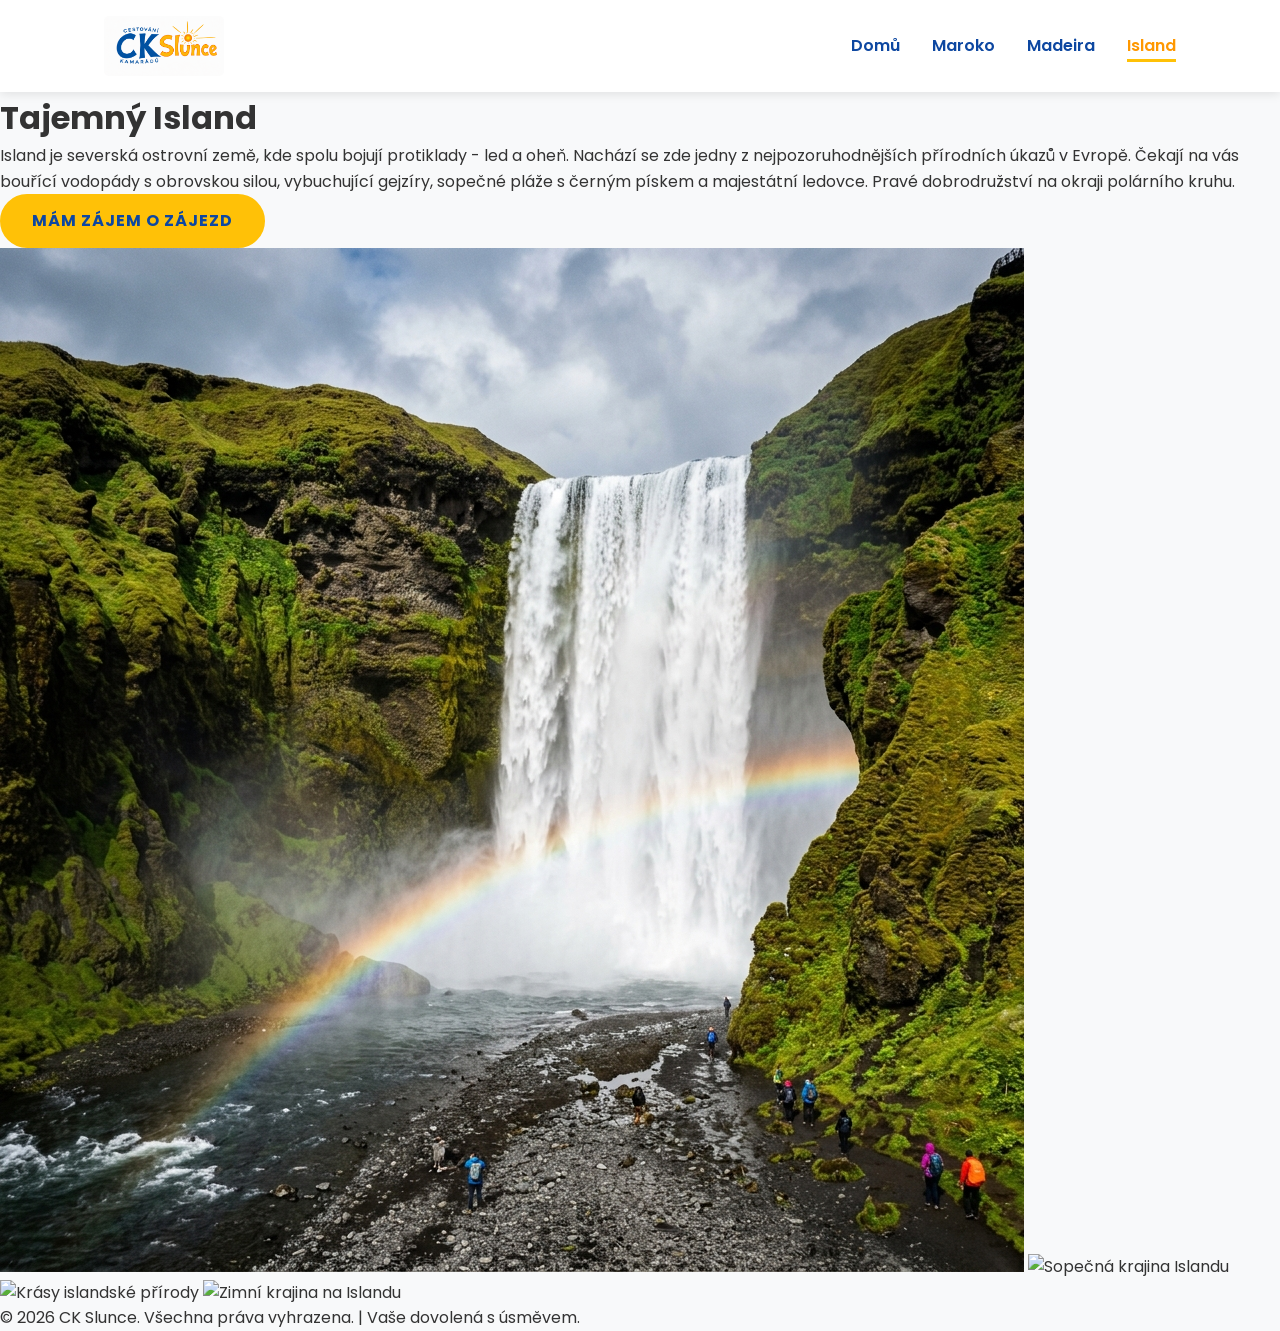
==== island.html @ 5320ff78 "first commit" ====
<!DOCTYPE html>
<html lang="cs">

<head>
    <meta charset="UTF-8">
    <meta name="viewport" content="width=device-width, initial-scale=1.0">
    <title>Island | CK Slunce</title>
    <meta name="description"
        content="Zažijte drsnou a nádhernou přírodu Islandu s CK Slunce. Vodopády, ledovce a sopky.">
    <link rel="stylesheet" href="css/style.css">
    <link href="https://cdnjs.cloudflare.com/ajax/libs/font-awesome/6.0.0/css/all.min.css" rel="stylesheet">
</head>

<body>

    <header>
        <nav>
            <div class="logo">
                <img src="images/logooo.png" alt="CK Slunce Logo" style="height: 60px; border-radius: 5px;">
            </div>
            <ul class="nav-links">
                <li><a href="index.html">Domů</a></li>
                <li><a href="maroko.html">Maroko</a></li>
                <li><a href="madeira.html">Madeira</a></li>
                <li><a href="island.html" class="active">Island</a></li>
            </ul>
        </nav>
    </header>

    <main class="dest-page">
        <div class="dest-header">
            <h1>Tajemný Island</h1>
            <p class="dest-desc">Island je severská ostrovní země, kde spolu bojují protiklady - led a oheň. Nachází se
                zde jedny z nejpozoruhodnějších přírodních úkazů v Evropě. Čekají na vás bouřící vodopády s obrovskou
                silou, vybuchující gejzíry, sopečné pláže s černým pískem a majestátní ledovce. Pravé dobrodružství na
                okraji polárního kruhu.</p>
            <a href="#" class="btn" onclick="alert('Funkce rezervace bude brzy dostupná!')">Mám zájem o zájezd</a>
        </div>

        <div class="gallery">
            <img src="images/island_1.jpg" alt="Nádherný vodopád na Islandu">
            <img src="https://images.unsplash.com/photo-1476610182048-b716b8518aae?auto=format&fit=crop&w=800&q=80"
                alt="Sopečná krajina Islandu">
            <img src="https://images.unsplash.com/photo-1489599874415-115fb66601ea?auto=format&fit=crop&w=800&q=80"
                alt="Krásy islandské přírody">
            <img src="https://images.unsplash.com/photo-1504826260979-511514a4c16a?auto=format&fit=crop&w=800&q=80"
                alt="Zimní krajina na Islandu">
        </div>
    </main>

    <footer>
        <p>&copy; 2026 CK Slunce. Všechna práva vyhrazena. | Vaše dovolená s úsměvem.</p>
    </footer>

</body>

</html>
---- css/style.css ----
@import url('https://fonts.googleapis.com/css2?family=Poppins:wght@300;400;600;700&display=swap');

:root {
    --primary-color: #FFC107;
    /* Slunečná žlutá */
    --primary-dark: #FF9800;
    /* Tmavší žlutá/oranžová */
    --secondary-color: #0D47A1;
    /* Tmavě modrá */
    --secondary-light: #1976D2;
    /* Světlejší modrá */
    --text-color: #333333;
    --text-light: #777777;
    --bg-color: #F8F9FA;
    --white: #FFFFFF;
    --transition: all 0.3s ease;
    --shadow: 0 10px 20px rgba(0, 0, 0, 0.1);
}

* {
    margin: 0;
    padding: 0;
    box-sizing: border-box;
}

body {
    font-family: 'Poppins', sans-serif;
    color: var(--text-color);
    background-color: var(--bg-color);
    line-height: 1.6;
}

a {
    text-decoration: none;
    color: inherit;
}

/* Header & Navigation */
header {
    background-color: var(--white);
    box-shadow: 0 2px 10px rgba(0, 0, 0, 0.1);
    position: sticky;
    top: 0;
    z-index: 1000;
}

nav {
    display: flex;
    justify-content: space-between;
    align-items: center;
    padding: 1rem 5%;
    max-width: 1200px;
    margin: 0 auto;
}

.logo {
    font-size: 1.8rem;
    font-weight: 700;
    color: var(--secondary-color);
    display: flex;
    align-items: center;
    gap: 10px;
}

.logo span {
    color: var(--primary-color);
}

.nav-links {
    list-style: none;
    display: flex;
    gap: 2rem;
}

.nav-links a {
    font-weight: 600;
    color: var(--secondary-color);
    transition: var(--transition);
    position: relative;
    padding-bottom: 5px;
}

.nav-links a::after {
    content: '';
    position: absolute;
    width: 0;
    height: 3px;
    background-color: var(--primary-color);
    bottom: 0;
    left: 0;
    transition: var(--transition);
}

.nav-links a:hover::after,
.nav-links a.active::after {
    width: 100%;
}

.nav-links a:hover,
.nav-links a.active {
    color: var(--primary-dark);
}

/* Hero Section */
.hero {
    height: 80vh;
    background-size: cover;
    background-position: center;
    position: relative;
    display: flex;
    align-items: center;
    justify-content: center;
    text-align: center;
    color: var(--white);
}

.hero::before {
    content: '';
    position: absolute;
    top: 0;
    left: 0;
    width: 100%;
    height: 100%;
    background: rgba(13, 71, 161, 0.4);
}

.hero-content {
    position: relative;
    z-index: 1;
    max-width: 800px;
    padding: 2rem;
}

.hero h1 {
    font-size: 4rem;
    font-weight: 700;
    margin-bottom: 1rem;
    text-shadow: 2px 2px 4px rgba(0, 0, 0, 0.5);
}

.hero h1 span {
    color: var(--primary-color);
}

.hero p {
    font-size: 1.2rem;
    margin-bottom: 2rem;
    text-shadow: 1px 1px 3px rgba(0, 0, 0, 0.5);
}

.btn {
    display: inline-block;
    padding: 12px 30px;
    background-color: var(--primary-color);
    color: var(--secondary-color);
    border-radius: 30px;
    font-weight: 700;
    text-transform: uppercase;
    letter-spacing: 1px;
    transition: var(--transition);
    border: 2px solid var(--primary-color);
}

.btn:hover {
    background-color: transparent;
    color: var(--primary-color);
}

/* Destinations Grid (Home) */
.destinations {
    padding: 5rem 5%;
    max-width: 1200px;
    margin: 0 auto;
}

.section-title {
    text-align: center;
    font-size: 2.5rem;
    color: var(--secondary-color);
    margin-bottom: 3rem;
    position: relative;
}

.section-title::after {
    content: '';
    display: block;
    width: 60px;
    height: 4px;
    background-color: var(--primary-color);
    margin: 10px auto 0;
    border-radius: 2px;
}

.grid {
    display: grid;
    grid-template-columns: repeat(auto-fit, minmax(300px, 1fr));
    gap: 2rem;
}

.card {
    background: var(--white);
    border-radius: 15px;
    overflow: hidden;
    box-shadow: var(--shadow);
    transition: var(--transition);
    cursor: pointer;
}

.card:hover {
    transform: translateY(-10px);
    box-shadow: 0 15px 30px rgba(0, 0, 0, 0.2);
}

.card-img {
    height: 250px;
    overflow: hidden;
}

.card-img img {
    width: 100%;
    height: 100%;
    object-fit: cover;
    transition: transform 0.5s ease;
}

.card:hover .card-img img {
    transform: scale(1.1;
    }

    .card-content {
        padding: 1.5rem;
        text-align: center;
    }

    .card-content h3 {
        font-size: 1.5rem;
        color: var(--secondary-color);
        margin-bottom: 10px;
    }

    .card-content p {
        color: var(--text-light);
        margin-bottom: 15px;
    }

    .card-btn {
        display: inline-block;
        color: var(--secondary-light);
        font-weight: 600;
        transition: var(--transition);
    }

    .card-btn:hover {
        color: var(--primary-dark);
    }

    /* Destination Pages Specific */
    .dest-page {
        padding: 4rem 5%;
        max-width: 1200px;
        margin: 0 auto;
    }

    .dest-header {
        text-align: center;
        margin-bottom: 3rem;
    }

    .dest-header h1 {
        font-size: 3rem;
        color: var(--secondary-color);
        margin-bottom: 1rem;
    }

    .dest-desc {
        font-size: 1.1rem;
        color: var(--text-color);
        max-width: 800px;
        margin: 0 auto 3rem;
        text-align: center;
    }

    .gallery {
        display: grid;
        grid-template-columns: repeat(auto-fit, minmax(400px, 1fr));
        gap: 2rem;
    }

    .gallery img {
        width: 100%;
        height: 400px;
        object-fit: cover;
        border-radius: 15px;
        box-shadow: var(--shadow);
        transition: var(--transition);
    }

    .gallery img:hover {
        transform: scale(1.02);
    }

    /* Footer */
    footer {
        background-color: var(--secondary-color);
        color: var(--white);
        text-align: center;
        padding: 2rem 5%;
        margin-top: 4rem;
    }

    footer p {
        opacity: 0.8;
    }

    /* Responsive */
    @media (max-width: 768px) {
        .nav-links {
            display: none;
            /* Pro jednoduchost skryjeme na malých mobilech, nebo by se dělalo hamburger menu */
        }

        .hero h1 {
            font-size: 2.5rem;
        }

        .gallery {
            grid-template-columns: 1fr;
        }
    }
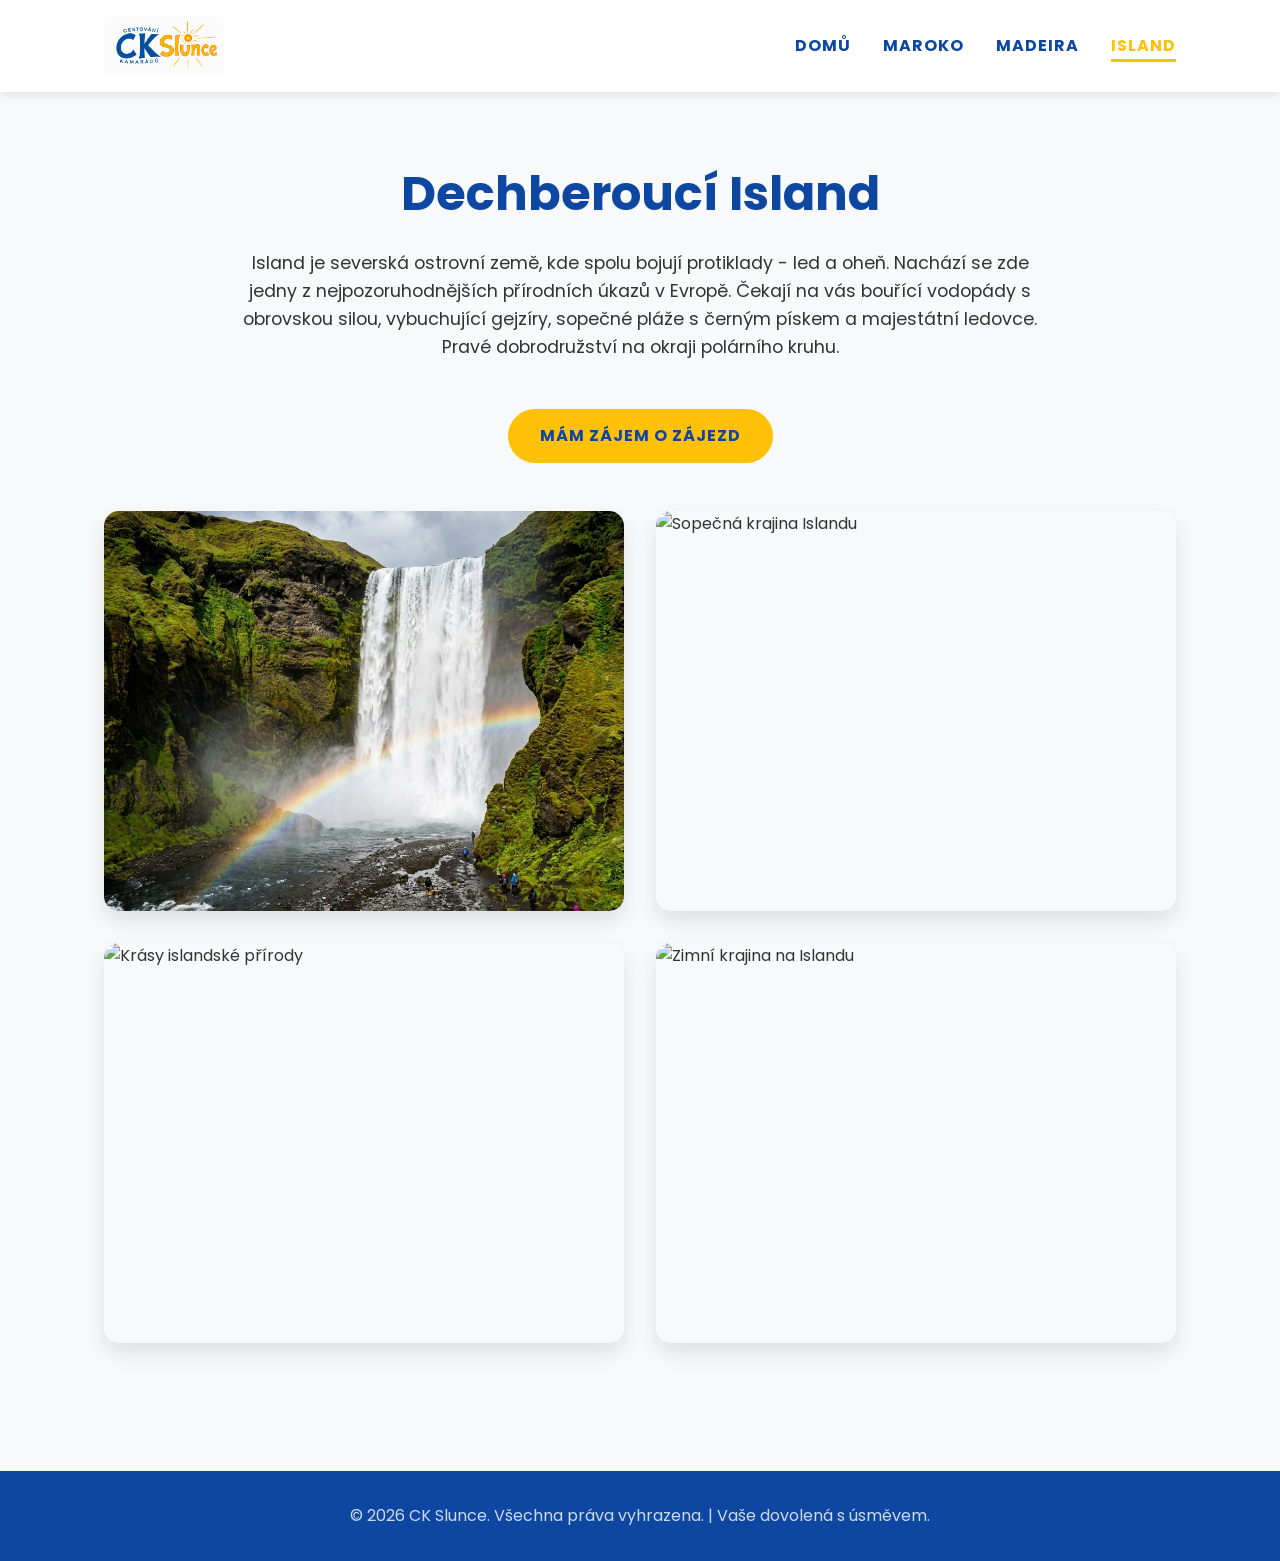
==== commit 8fc5035e: "zmena nadpisu" ====
--- a/island.html
+++ b/island.html
@@ -16,7 +16,7 @@
     <header>
         <nav>
             <div class="logo">
-                <img src="images/logooo.png" alt="CK Slunce Logo" style="height: 60px; border-radius: 5px;">
+                <img src="images/logo.png" alt="CK Slunce Logo" style="height: 60px; border-radius: 5px;">
             </div>
             <ul class="nav-links">
                 <li><a href="index.html">Domů</a></li>
@@ -29,7 +29,7 @@
 
     <main class="dest-page">
         <div class="dest-header">
-            <h1>Tajemný Island</h1>
+            <h1>Dechberoucí Island</h1>
             <p class="dest-desc">Island je severská ostrovní země, kde spolu bojují protiklady - led a oheň. Nachází se
                 zde jedny z nejpozoruhodnějších přírodních úkazů v Evropě. Čekají na vás bouřící vodopády s obrovskou
                 silou, vybuchující gejzíry, sopečné pláže s černým pískem a majestátní ledovce. Pravé dobrodružství na
--- a/css/style.css
+++ b/css/style.css
@@ -73,7 +73,10 @@
 }
 
 .nav-links a {
-    font-weight: 600;
+    font-size: 1rem;
+    font-weight: 700;
+    text-transform: uppercase;
+    letter-spacing: 1px;
     color: var(--secondary-color);
     transition: var(--transition);
     position: relative;
@@ -98,7 +101,7 @@
 
 .nav-links a:hover,
 .nav-links a.active {
-    color: var(--primary-dark);
+    color: var(--primary-color);
 }
 
 /* Hero Section */
@@ -224,93 +227,93 @@
 }
 
 .card:hover .card-img img {
-    transform: scale(1.1;
-    }
-
-    .card-content {
-        padding: 1.5rem;
-        text-align: center;
-    }
-
-    .card-content h3 {
-        font-size: 1.5rem;
-        color: var(--secondary-color);
-        margin-bottom: 10px;
-    }
-
-    .card-content p {
-        color: var(--text-light);
-        margin-bottom: 15px;
-    }
-
-    .card-btn {
-        display: inline-block;
-        color: var(--secondary-light);
-        font-weight: 600;
-        transition: var(--transition);
-    }
-
-    .card-btn:hover {
-        color: var(--primary-dark);
-    }
-
-    /* Destination Pages Specific */
-    .dest-page {
-        padding: 4rem 5%;
-        max-width: 1200px;
-        margin: 0 auto;
-    }
-
-    .dest-header {
-        text-align: center;
-        margin-bottom: 3rem;
-    }
-
-    .dest-header h1 {
-        font-size: 3rem;
-        color: var(--secondary-color);
-        margin-bottom: 1rem;
-    }
-
-    .dest-desc {
-        font-size: 1.1rem;
-        color: var(--text-color);
-        max-width: 800px;
-        margin: 0 auto 3rem;
-        text-align: center;
-    }
-
-    .gallery {
-        display: grid;
-        grid-template-columns: repeat(auto-fit, minmax(400px, 1fr));
-        gap: 2rem;
-    }
-
-    .gallery img {
-        width: 100%;
-        height: 400px;
-        object-fit: cover;
-        border-radius: 15px;
-        box-shadow: var(--shadow);
-        transition: var(--transition);
-    }
-
-    .gallery img:hover {
-        transform: scale(1.02);
-    }
-
-    /* Footer */
-    footer {
-        background-color: var(--secondary-color);
-        color: var(--white);
-        text-align: center;
-        padding: 2rem 5%;
-        margin-top: 4rem;
-    }
-
-    footer p {
-        opacity: 0.8;
-    }
+    transform: scale(1.1);
+}
+
+.card-content {
+    padding: 1.5rem;
+    text-align: center;
+}
+
+.card-content h3 {
+    font-size: 1.5rem;
+    color: var(--secondary-color);
+    margin-bottom: 10px;
+}
+
+.card-content p {
+    color: var(--text-light);
+    margin-bottom: 15px;
+}
+
+.card-btn {
+    display: inline-block;
+    color: var(--secondary-light);
+    font-weight: 600;
+    transition: var(--transition);
+}
+
+.card-btn:hover {
+    color: var(--primary-dark);
+}
+
+/* Destination Pages Specific */
+.dest-page {
+    padding: 4rem 5%;
+    max-width: 1200px;
+    margin: 0 auto;
+}
+
+.dest-header {
+    text-align: center;
+    margin-bottom: 3rem;
+}
+
+.dest-header h1 {
+    font-size: 3rem;
+    color: var(--secondary-color);
+    margin-bottom: 1rem;
+}
+
+.dest-desc {
+    font-size: 1.1rem;
+    color: var(--text-color);
+    max-width: 800px;
+    margin: 0 auto 3rem;
+    text-align: center;
+}
+
+.gallery {
+    display: grid;
+    grid-template-columns: repeat(auto-fit, minmax(400px, 1fr));
+    gap: 2rem;
+}
+
+.gallery img {
+    width: 100%;
+    height: 400px;
+    object-fit: cover;
+    border-radius: 15px;
+    box-shadow: var(--shadow);
+    transition: var(--transition);
+}
+
+.gallery img:hover {
+    transform: scale(1.02);
+}
+
+/* Footer */
+footer {
+    background-color: var(--secondary-color);
+    color: var(--white);
+    text-align: center;
+    padding: 2rem 5%;
+    margin-top: 4rem;
+}
+
+footer p {
+    opacity: 0.8;
+}
 
     /* Responsive */
     @media (max-width: 768px) {
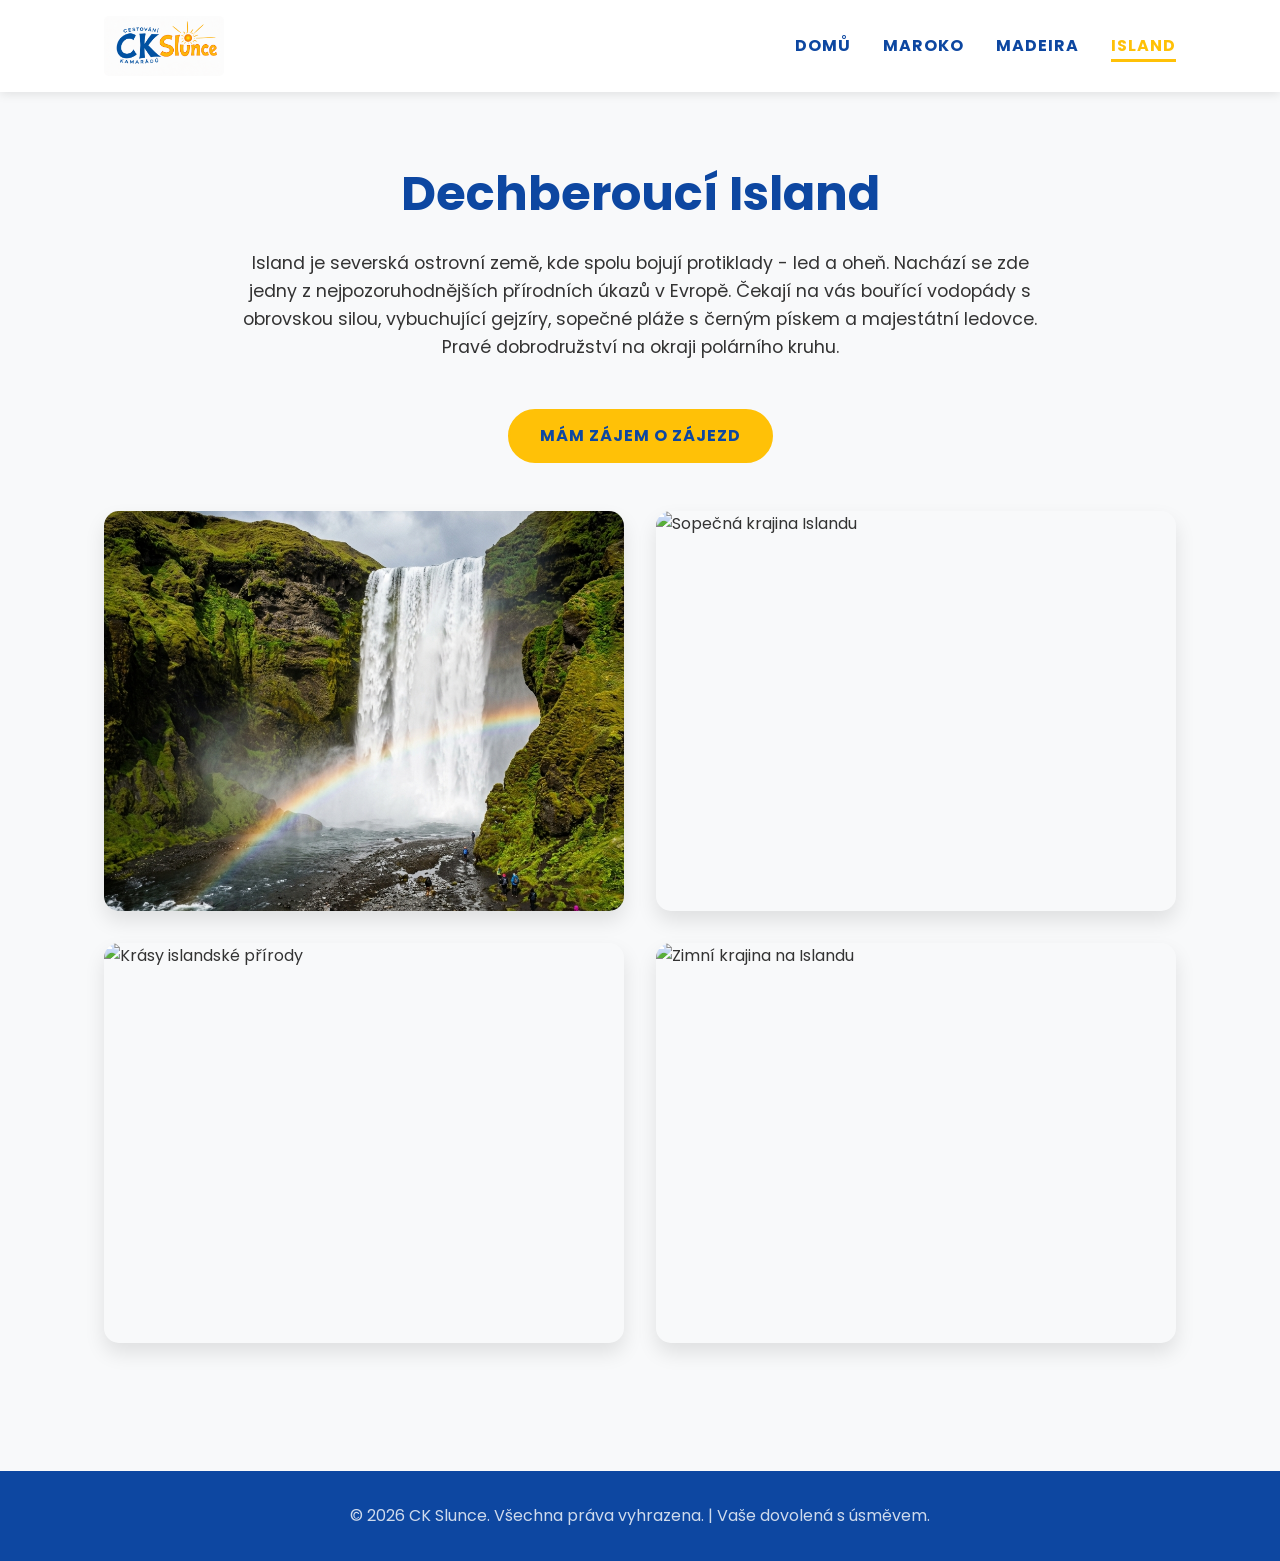
==== commit 49fea5c6: "zmena loga" ====
--- a/island.html
+++ b/island.html
@@ -16,7 +16,7 @@
     <header>
         <nav>
             <div class="logo">
-                <img src="images/logo.png" alt="CK Slunce Logo" style="height: 60px; border-radius: 5px;">
+                <img src="images/logooo.png" alt="CK Slunce Logo" style="height: 60px; border-radius: 5px;">
             </div>
             <ul class="nav-links">
                 <li><a href="index.html">Domů</a></li>
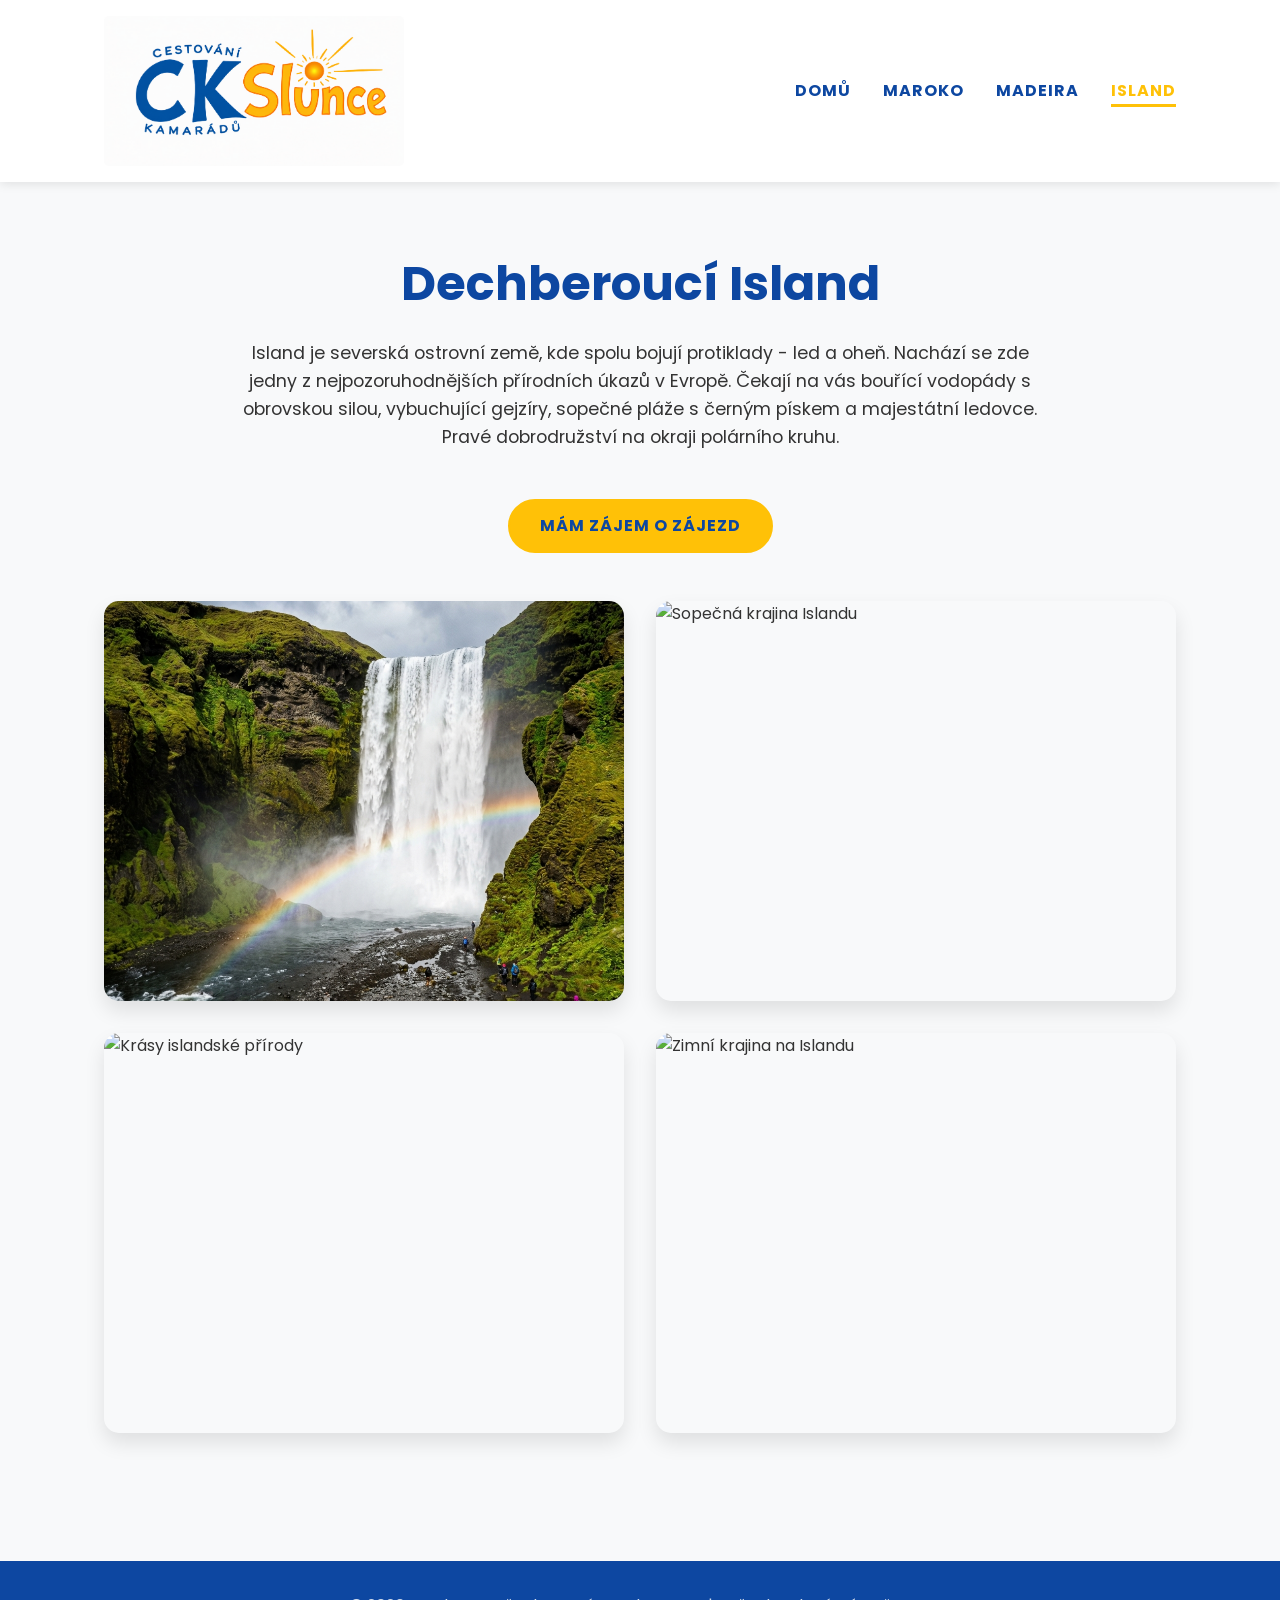
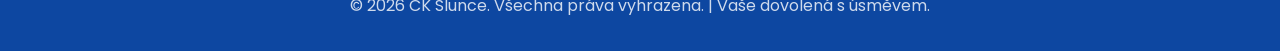
==== commit 51d351bd: "zvetseni loga" ====
--- a/island.html
+++ b/island.html
@@ -16,7 +16,7 @@
     <header>
         <nav>
             <div class="logo">
-                <img src="images/logooo.png" alt="CK Slunce Logo" style="height: 60px; border-radius: 5px;">
+                <img src="images/logooo.png" alt="CK Slunce Logo" style="height: 150px; border-radius: 5px;">
             </div>
             <ul class="nav-links">
                 <li><a href="index.html">Domů</a></li>
